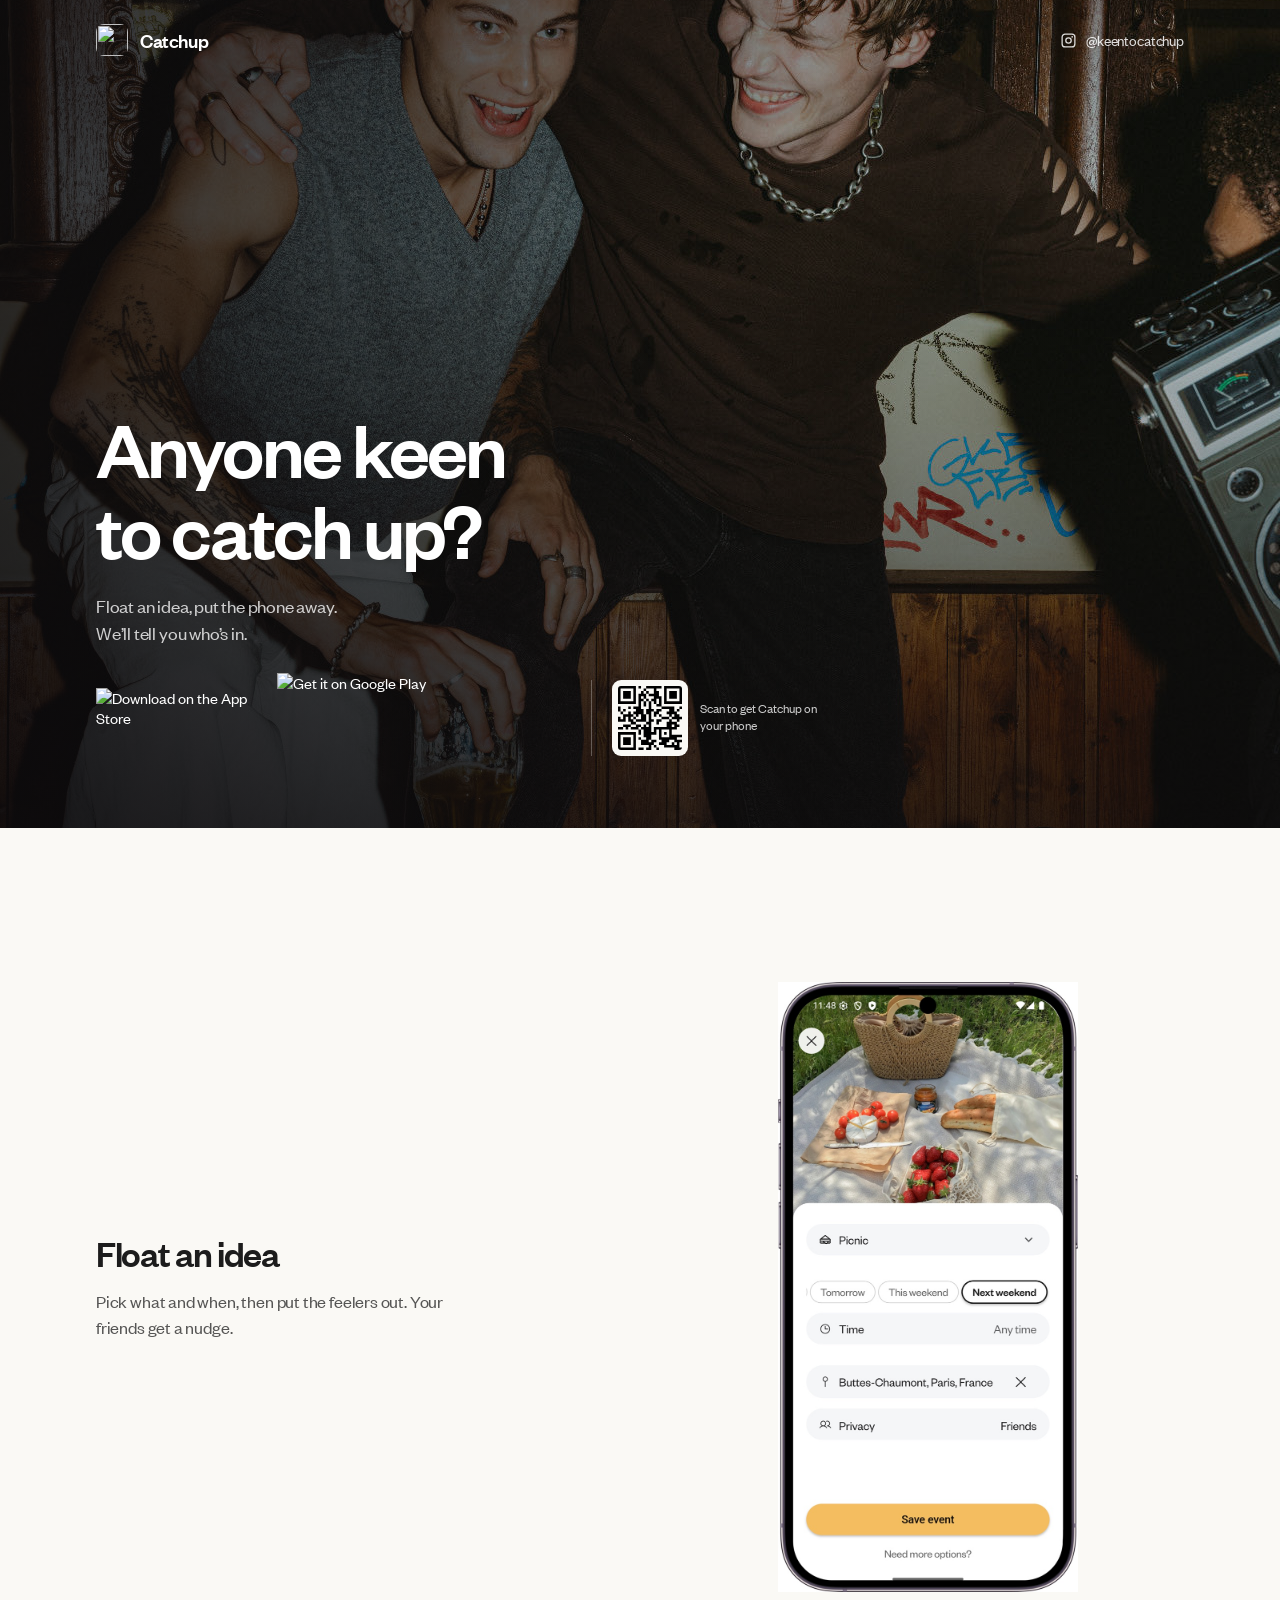
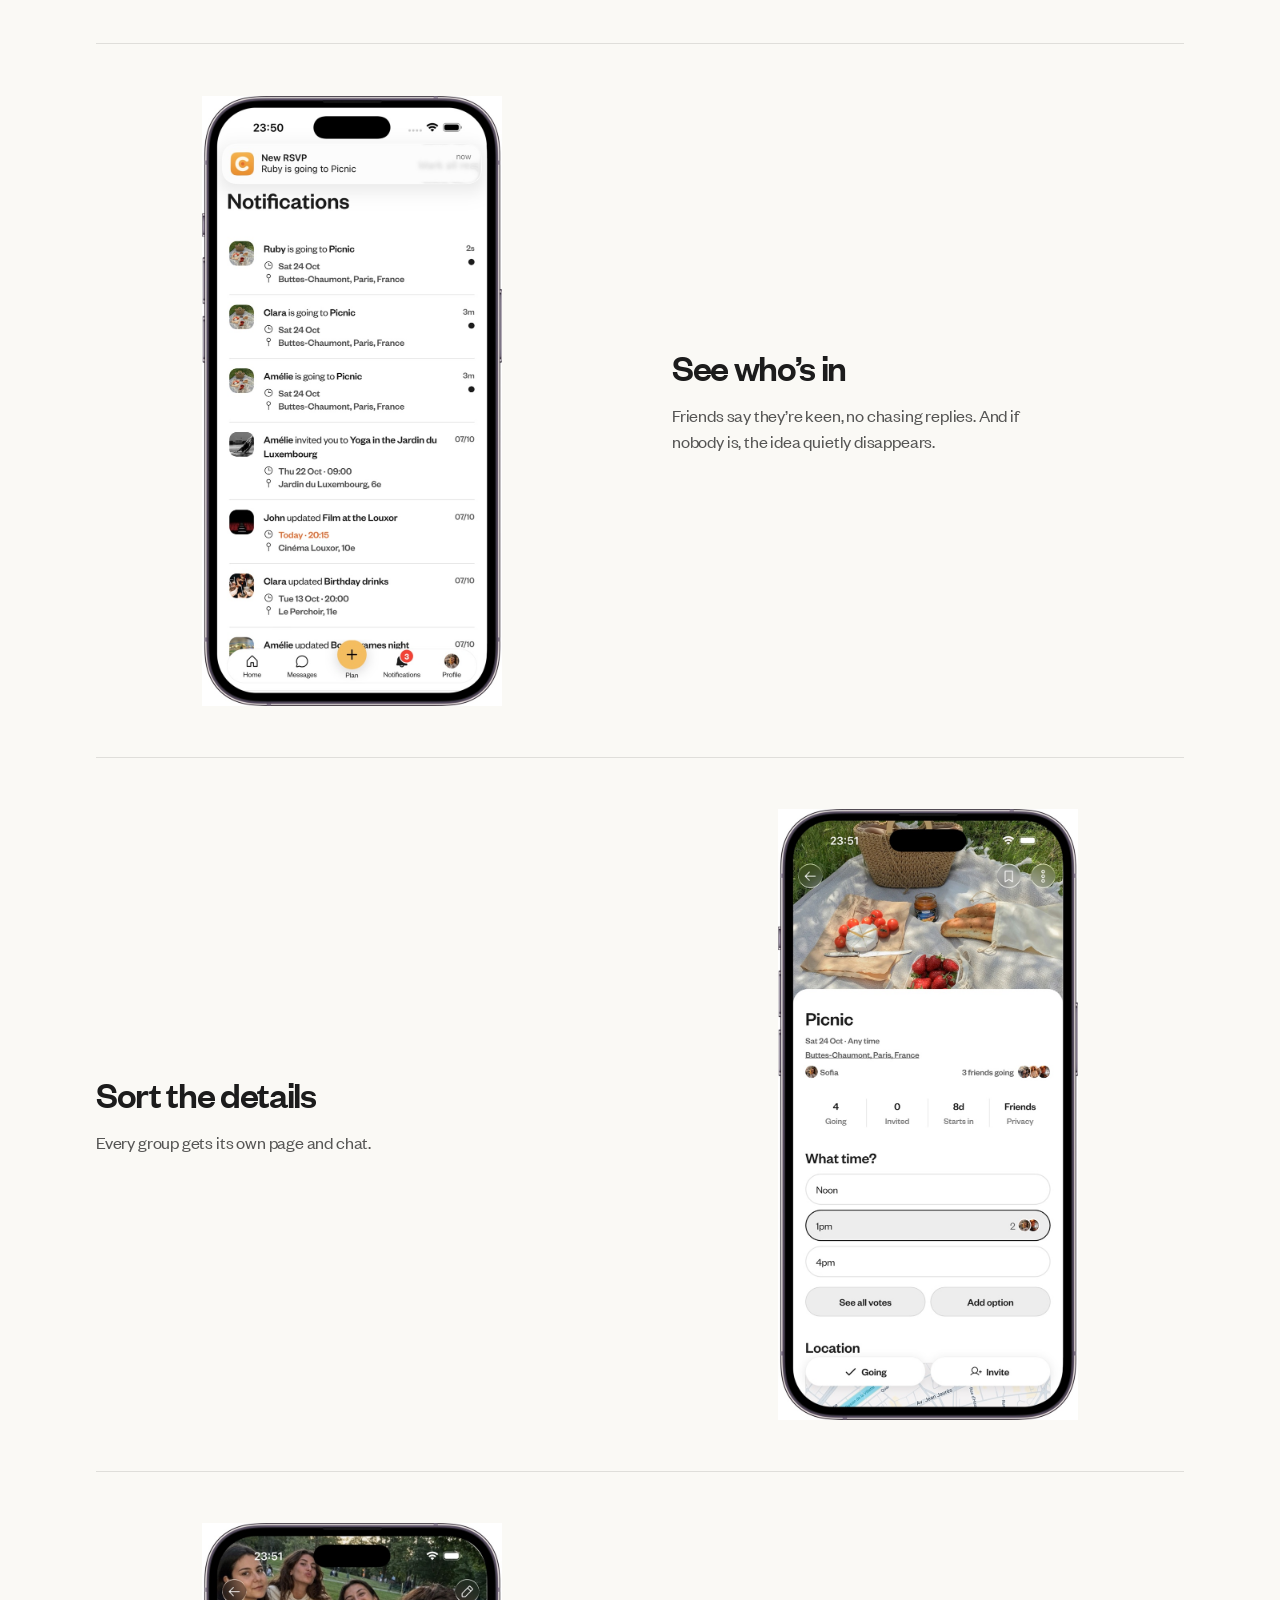
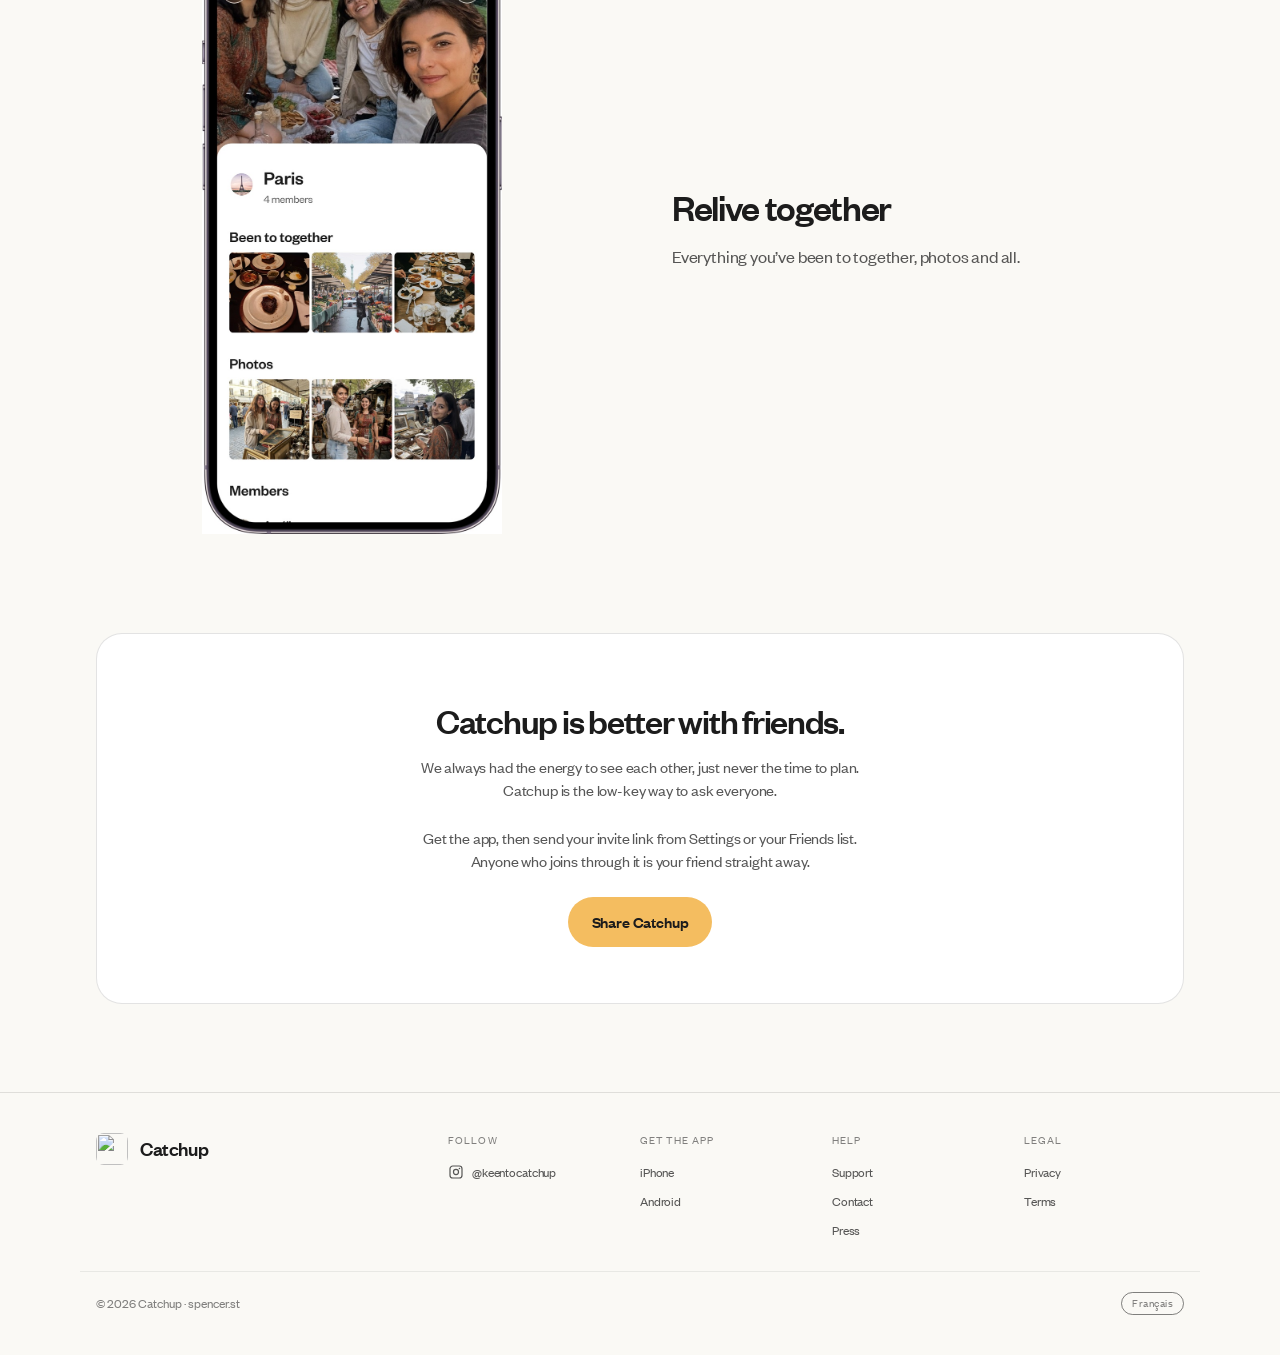
==== index.html @ 6f863868 "Refresh app screenshots and hero photos New Founders Grotesk-era screenshots for quick-create, RSVP " ====
<!doctype html>
<html lang="en">
<head>
<meta charset="utf-8" />
<meta name="viewport" content="width=device-width, initial-scale=1" />
<title>Catchup — The social social media app</title>
<meta name="description" content="Float an idea, put the phone away. We&#39;ll tell you who&#39;s in." />

<link rel="alternate" hreflang="en" href="https://keentocatchup.com/" />
<link rel="alternate" hreflang="fr" href="https://keentocatchup.com/fr/" />
<link rel="alternate" hreflang="x-default" href="https://keentocatchup.com/" />
<link rel="canonical" href="https://keentocatchup.com/" />

<meta property="og:type" content="website" />
<meta property="og:site_name" content="Catchup" />
<meta property="og:url" content="https://keentocatchup.com/" />
<meta property="og:locale" content="en_GB" />
<meta property="og:locale:alternate" content="fr_FR" />
<meta property="og:title" content="Catchup — The social social media app" />
<meta property="og:description" content="Float an idea, put the phone away. We&#39;ll tell you who&#39;s in." />
<meta name="twitter:card" content="summary" />
<meta name="twitter:title" content="Catchup — The social social media app" />
<meta name="twitter:description" content="Float an idea, put the phone away. We&#39;ll tell you who&#39;s in." />
<meta name="theme-color" content="#1D0A1D" />

<link rel="icon" href="assets/app-icon.png" />
<link rel="apple-touch-icon" href="assets/app-icon.png" />
<link rel="preload" as="image" href="assets/hero/01-drinks.jpg" fetchpriority="high" />
<link rel="stylesheet" href="styles/colors_and_type.css" />
<link rel="stylesheet" href="styles/site.css" />
<link rel="stylesheet" href="https://unpkg.com/@phosphor-icons/web@2.1.1/src/bold/style.css" />
</head>
<body>

<main>
  <!-- ───────────────────────── HERO ───────────────────────── -->
  <!-- A photo of the thing itself: friends, together, with the headline
       over it. Placeholder photo for now; chips that swap it by activity
       come once there are photos to match. -->
  <section class="hero">
    <div class="hero-media" aria-hidden="true">
      <!-- First image only is eager; the rest load after paint and crossfade.
           Add 02-drinks.jpg, 03-hike.jpg, 04-museum.jpg here and they join in. -->
      <img src="assets/hero/01-drinks.jpg" alt="" fetchpriority="high" />
      <img src="assets/hero/02-games.jpg" alt="" />
      <img src="assets/hero/03-tuileries.jpg" alt="" />
      <img src="assets/hero/04-party.jpg" alt="" />
      <img src="assets/hero/05-friends.jpg" alt="" />
      <img src="assets/hero/06-hike.jpg" alt="" />
    </div>
    <header class="top">
      <div class="wrap top-inner">
        <a class="brand" href="/" aria-label="Catchup">
          <img src="assets/app-icon.png" alt="" />
          <span>Catchup</span>
        </a>
        <a class="top-ig" href="https://instagram.com/keentocatchup" target="_blank" rel="noopener"><svg class="ig" viewBox="0 0 24 24" aria-hidden="true" focusable="false"><path fill="none" stroke="currentColor" stroke-width="1.8" d="M7.2 3h9.6A4.2 4.2 0 0 1 21 7.2v9.6a4.2 4.2 0 0 1-4.2 4.2H7.2A4.2 4.2 0 0 1 3 16.8V7.2A4.2 4.2 0 0 1 7.2 3Z"/><circle cx="12" cy="12" r="3.8" fill="none" stroke="currentColor" stroke-width="1.8"/><circle cx="17.2" cy="6.8" r="1.2" fill="currentColor"/></svg><span>@keentocatchup</span></a>
      </div>
    </header>
    <div class="wrap hero-inner">
      <div class="hero-copy">
        <h1>Anyone keen to catch up?</h1>
        <p class="hero-sub">Float an idea, put the phone away.<br class="br-sub" /> We&rsquo;ll tell you who&rsquo;s in.</p>
        <div class="cta-row">
          <!-- iOS is TestFlight-only until the App Store listing is live. -->
          <a class="badge" href="https://testflight.apple.com/join/NhwZ5rPG" data-ios><img src="assets/badges/app-store.svg" alt="Download on the App Store" width="150" height="50" /></a>
          <!-- Internal test: only opens for accounts on the tester list. -->
          <a class="badge" href="https://play.google.com/apps/internaltest/4701181817277748916" data-android><img src="assets/badges/google-play.png" alt="Get it on Google Play" width="168" height="50" /></a>
          <!-- Desktop only: most people on a computer install on their phone. -->
          <div class="qr">
        <img src="assets/qr.svg" alt="" width="88" height="88" />
        <span>Scan to get Catchup on your phone</span>
      </div>
        </div>
      </div>
    </div>
  </section>

  <!-- ───────────────────────── FEATURES ───────────────────────── -->
  <section class="features">
    <div class="wrap">
      <!-- <h2 class="features-h">From an idea to the real thing.</h2> -->
      <article class="feature">
        <div class="feature-copy">
          <h3>Float an idea</h3>
          <p>Pick what and when, then put the feelers out. Your friends get a nudge.</p>
        </div>
        <figure class="phone">
          <img loading="lazy" decoding="async" src="assets/screens/01-quick.jpg" alt="Creating a picnic in Catchup: Buttes-Chaumont next weekend, visible to friends" />
        </figure>
      </article>
      <article class="feature">
        <div class="feature-copy">
          <h3>See who&rsquo;s in</h3>
          <p>Friends say they&rsquo;re keen, no chasing replies. And if nobody is, the idea quietly disappears.</p>
        </div>
        <figure class="phone">
          <img loading="lazy" decoding="async" src="assets/screens/02-whosin.jpg" alt="Catchup notifications as friends RSVP to the picnic one by one" />
        </figure>
      </article>
      <article class="feature">
        <div class="feature-copy">
          <h3>Sort the details</h3>
          <p>Every group gets its own page and chat.</p>
        </div>
        <figure class="phone">
          <img loading="lazy" decoding="async" src="assets/screens/03-plan.jpg" alt="Settling a time for the picnic in Catchup: a poll of noon, 1pm and 4pm, with two friends already on 1pm" />
        </figure>
      </article>
      <article class="feature">
        <div class="feature-copy">
          <h3>Relive together</h3>
          <p>Everything you&rsquo;ve been to together, photos and all.</p>
        </div>
        <figure class="phone">
          <img loading="lazy" decoding="async" src="assets/screens/04-group.jpg" alt="A Catchup group for Paris: what they've been to together, and photos from the group" />
        </figure>
      </article>
    </div>
  </section>

  <!-- ───────────────────────── INVITE ───────────────────────── -->
  <section class="invite">
    <div class="wrap">
      <div class="card card-invite">
        <h2>Catchup is better with friends.</h2>
        <p>
          We always had the energy to see each other, just never the time to plan.
          Catchup is the low-key way to ask everyone.
        </p>
        <p>
          Get the app, then send your invite link from Settings or your Friends list.
          Anyone who joins through it is your friend straight away.
        </p>
        <button class="cta" type="button" data-share
                data-label="Share Catchup" data-copied="Link copied">Share Catchup</button>
      </div>
    </div>
  </section>
</main>

<footer>
  <div class="wrap foot-grid">
    <div class="foot-brand">
      <a class="brand" href="/" aria-label="Catchup">
        <img src="assets/app-icon.png" alt="" />
        <span>Catchup</span>
      </a>
    </div>
    <nav class="foot-col">
          <div class="eyebrow">Follow</div>
          <a class="ig-link" href="https://instagram.com/keentocatchup" target="_blank" rel="noopener"><svg class="ig" viewBox="0 0 24 24" aria-hidden="true" focusable="false"><path fill="none" stroke="currentColor" stroke-width="1.8" d="M7.2 3h9.6A4.2 4.2 0 0 1 21 7.2v9.6a4.2 4.2 0 0 1-4.2 4.2H7.2A4.2 4.2 0 0 1 3 16.8V7.2A4.2 4.2 0 0 1 7.2 3Z"/><circle cx="12" cy="12" r="3.8" fill="none" stroke="currentColor" stroke-width="1.8"/><circle cx="17.2" cy="6.8" r="1.2" fill="currentColor"/></svg><span>@keentocatchup</span></a>
        </nav>
        <nav class="foot-col">
      <div class="eyebrow">Get the app</div>
      <a href="https://testflight.apple.com/join/NhwZ5rPG">iPhone</a>
      <a href="https://play.google.com/apps/internaltest/4701181817277748916">Android</a>
    </nav>
    <nav class="foot-col">
      <div class="eyebrow">Help</div>
      <a href="/support/">Support</a>
      <a href="mailto:support@keentocatchup.com">Contact</a>
      <a href="mailto:hello@keentocatchup.com?subject=Catchup">Press</a>
    </nav>
    <nav class="foot-col">
      <div class="eyebrow">Legal</div>
      <a href="/privacy/">Privacy</a>
      <a href="/terms/">Terms</a>
    </nav>
  </div>
  <div class="wrap foot-bar">
    <span>&copy; <span data-year>2026</span> Catchup · <a href="https://spencer.st">spencer.st</a></span>
    <a class="lang" href="/fr/" hreflang="fr" lang="fr">Fran&ccedil;ais</a>
  </div>
</footer>

<script>
  document.querySelector('[data-year]').textContent = new Date().getFullYear();

  // Share button: the native sheet where it exists, clipboard as the fallback.
  document.querySelectorAll('[data-share]').forEach(function (btn) {
    btn.addEventListener('click', function () {
      // The canonical address: no #anchor or ?utm= picked up on the way in.
      var canonical = document.querySelector('link[rel="canonical"]');
      var url = canonical ? canonical.href : window.location.href;
      if (navigator.share) {
        navigator.share({ title: 'Catchup', url: url }).catch(function () {});
        return;
      }
      var done = function () {
        var original = btn.dataset.label;
        btn.textContent = btn.dataset.copied;
        btn.disabled = true;
        setTimeout(function () { btn.textContent = original; btn.disabled = false; }, 2000);
      };
      if (navigator.clipboard) {
        navigator.clipboard.writeText(url).then(done, function () {});
      } else {
        // Older Safari and any non-secure origin.
        var ta = document.createElement('textarea');
        ta.value = url; ta.setAttribute('readonly', '');
        ta.style.cssText = 'position:absolute;left:-9999px';
        document.body.appendChild(ta); ta.select();
        try { document.execCommand('copy'); done(); } catch (e) {}
        document.body.removeChild(ta);
      }
    });
  });

  // Scroll reveal. The hero is left alone — it is above the fold and should
  // never fade in. Honour reduced-motion by simply not arming anything.
  (function () {
    var reduce = window.matchMedia('(prefers-reduced-motion: reduce)');
    if (reduce.matches || !('IntersectionObserver' in window)) return;

    var targets = [];
    document.querySelectorAll('main > section:not(.hero)').forEach(function (sec) {
      var kids = sec.querySelectorAll(':scope > .wrap > *, :scope > .wrap > .card');
      if (kids.length > 1 && kids.length <= 6) {
        kids.forEach(function (el, i) {
          el.classList.add('reveal');
          if (i) el.dataset.delay = Math.min(i, 2);
          targets.push(el);
        });
      } else {
        sec.classList.add('reveal');
        targets.push(sec);
      }
    });
    if (!targets.length) return;

    document.documentElement.classList.add('js-reveal');

    var show = function (el) { el.classList.add('is-in'); };

    // Safety net. Hiding content behind an observer means any failure leaves
    // the page blank, so: reveal whatever is already on screen straight away,
    // and reveal everything unconditionally shortly after.
    var sweep = function () {
      targets.forEach(show);
      // If anything is still transparent after being told to show, the
      // transition is not running — drop the effect entirely rather than
      // leave the page blank.
      requestAnimationFrame(function () {
        var stuck = targets.some(function (el) {
          return parseFloat(getComputedStyle(el).opacity) < 0.5;
        });
        if (stuck) document.documentElement.classList.remove('js-reveal');
      });
    };
    setTimeout(sweep, 2500);
    window.addEventListener('pageshow', function (e) { if (e.persisted) sweep(); });

    var io = new IntersectionObserver(function (entries) {
      entries.forEach(function (e) {
        if (!e.isIntersecting) return;
        show(e.target);
        io.unobserve(e.target);
      });
    }, { rootMargin: '0px 0px -8% 0px', threshold: 0.08 });

    targets.forEach(function (el) {
      var r = el.getBoundingClientRect();
      if (r.top < window.innerHeight && r.bottom > 0) { show(el); return; }
      io.observe(el);
    });
  })();

  // Hero crossfade. Shows the range of plans — dinner, drinks, a hike — so it
  // only runs when there is more than one image to show.
  (function () {
    var media = document.querySelector('.hero-media');
    if (!media) return;
    var imgs = Array.prototype.slice.call(media.querySelectorAll('img'));
    if (imgs.length < 2) return;
    if (window.matchMedia('(prefers-reduced-motion: reduce)').matches) return;

    // Only the first is eager; fetch the rest once the page has painted.
    imgs.slice(1).forEach(function (img) {
      if (!img.getAttribute('loading')) img.setAttribute('loading', 'lazy');
    });

    media.classList.add('is-live');
    imgs[0].classList.add('is-on');

    var i = 0, timer = null;
    var HOLD = 5000;

    function step() {
      var next = (i + 1) % imgs.length;
      imgs[next].classList.add('is-on');
      imgs[i].classList.remove('is-on');
      i = next;
    }
    function start() { if (!timer) timer = setInterval(step, HOLD); }
    function stop() { clearInterval(timer); timer = null; }

    // No point animating a tab nobody is looking at.
    document.addEventListener('visibilitychange', function () {
      document.hidden ? stop() : start();
    });
    start();
  })();
</script>
</body>
</html>
---- styles/colors_and_type.css ----
/* ============================================================
   Catchup — Colors & Type
   Mirrors the Flutter app's AppColours so web + app stay aligned.
   ============================================================ */

@import url("https://fonts.googleapis.com/css2?family=Inter+Tight:ital,wght@0,400;0,500;0,600;0,700;1,400;1,500&display=swap");


@font-face {
  font-family: "Founders Grotesk";
  src: url("../assets/fonts/founders-grotesk-regular.woff2") format("woff2"),
       url("../assets/fonts/founders-grotesk-regular.ttf")   format("truetype");
  font-weight: 400;
  font-style: normal;
  font-display: swap;
}
@font-face {
  font-family: "Founders Grotesk";
  src: url("../assets/fonts/founders-grotesk-medium.woff2") format("woff2"),
       url("../assets/fonts/founders-grotesk-medium.ttf")   format("truetype");
  font-weight: 500;
  font-style: normal;
  font-display: swap;
}
@font-face {
  font-family: "Founders Grotesk";
  src: url("../assets/fonts/founders-grotesk-semibold.woff2") format("woff2"),
       url("../assets/fonts/founders-grotesk-semibold.ttf")   format("truetype");
  font-weight: 600;
  font-style: normal;
  font-display: swap;
}
@font-face {
  font-family: "Founders Grotesk";
  src: url("../assets/fonts/founders-grotesk-bold.woff2") format("woff2"),
       url("../assets/fonts/founders-grotesk-bold.ttf")   format("truetype");
  font-weight: 700;
  font-style: normal;
  font-display: swap;
}

:root {
  /* ── Brand palette — AppColours (Flutter parity) ─────────── */
  --skywash:      #B9C8D4;   /* daytime clarity, calm */
  --golden-hour:  #F5C26C;   /* optimism, early evening */
  --first-light:  #EBF3B7;   /* affirmative / payoff — "Going" pill, CTA fill */
  --fire-light:   #F09669;   /* soft peach — gradient mids, hover tints */
  --afterglow:    #E46D31;   /* primary brand orange — used everywhere */
  --midnight:     #12167A;   /* depth, trust, nightlife */
  --cloud-cover:  #D3D3D8;   /* neutral / utility balance */
  --after-hours:  #1D0A1D;   /* mystery, late-night edge */

  /* RSVP states (from AppColours) */
  --rsvp-going:           var(--first-light);
  --rsvp-going-on-light:  #D3E177;
  --rsvp-invited:         var(--afterglow);

  /* ── Vibe — the Oct 2026 brand direction ────────────────────
     Source of truth for the site. The AppColours block above stays
     as-is so the Flutter parity note keeps meaning something. */
  --golden:  #F4BD60;   /* saying yes only — RSVP, Plan, the one CTA */
  --ink:     #1C1C1C;
  --paper:   #FAF9F5;

  /* ── Calm pastels (UI surfaces & tags) ──────────────────── */
  --p-blue-mist:   #B5C1D4;
  --p-blue-sky:    #90DAEE;
  --p-lemon-soft:  #E7FAB8;
  --p-pink:        #F5277A;

  /* ── Inks & neutrals ────────────────────────────────────── */
  --p-ink:           #031504;
  --p-ink-graphite:  #231F20;
  --p-ink-soft:      #252925;
  --p-violet-deep:   #3508D7;
  --p-violet:        #5A5AFA;
  --p-blue-pure:     #0000FF;

  --p-white:         #FFFFFF;
  --p-white-warm:    #FEFFFD;
  --p-bg-paper:      #F5F5F5;
  --p-bg-stone:      #DBDAD3;
  --p-line-soft:     #E8E8E8;
  --p-line:          #D3D3D8;
  --p-line-strong:   #555555;

  /* ── Semantic tokens ────────────────────────────────────── */
  --fg-1:        var(--ink);
  --fg-2:        rgba(28,28,28,0.74);
  --fg-3:        rgba(28,28,28,0.55);
  --fg-4:        rgba(28,28,28,0.42);
  --fg-on-dark:  var(--p-white);
  --fg-on-dark-2: rgba(255,255,255,0.78);
  --fg-link:      var(--p-violet-deep);
  --fg-link-soft: rgba(61,39,225,0.69);

  --bg-base:   var(--paper);
  --bg-paper:  var(--p-white);   /* cards sit white on --paper */
  --bg-dark:   #0B0A0B;   /* near-black; --after-hours reads plum against the hero */
  --bg-stone:  var(--p-bg-stone);

  --accent:        var(--afterglow);
  --accent-warm:   var(--fire-light);
  --cta-fill:      var(--golden);
  --status-going:  var(--p-lemon-soft);
  --map-surface:   var(--p-blue-sky);

  --border-hairline:   0.5px solid rgba(0,0,0,0.20);
  --border-soft:       1px solid rgba(28,28,28,0.12);
  --border-strong:     1px solid var(--p-ink);

  /* ── Radii ──────────────────────────────────────────────── */
  --r-xs:  4px;
  --r-sm:  9px;
  --r-md:  12px;
  --r-lg:  17px;
  --r-xl:  26px;
  --r-2xl: 36px;
  --r-3xl: 51px;
  --r-pill: 999px;

  /* ── Shadows ────────────────────────────────────────────── */
  --shadow-card:    0 3px 5px rgba(0,0,0,0.06);
  --shadow-chip:    0 2px 2.1px rgba(0,0,0,0.11);
  --shadow-pop:     0 4px 4.5px rgba(0,0,0,0.26);

  /* ── Spacing scale (4-pt) ───────────────────────────────── */
  --s-1: 4px;  --s-2: 8px;   --s-3: 12px;  --s-4: 16px;
  --s-5: 20px; --s-6: 24px;  --s-8: 32px;  --s-10: 40px;
  --s-12: 48px; --s-16: 64px; --s-20: 80px;

  /* ── Brand gradients ────────────────────────────────────── */
  --grad-sunrise:
      radial-gradient(circle at 30% 70%, var(--afterglow) 0%, rgba(228,109,49,0) 60%),
      radial-gradient(circle at 70% 30%, var(--golden-hour) 30%, rgba(245,194,108,0) 80%),
      linear-gradient(135deg, var(--golden-hour), var(--fire-light));
  --grad-sunset:
      radial-gradient(circle at 75% 25%, var(--fire-light) 0%, var(--skywash) 100%);
  --grad-haze:
      linear-gradient(180deg, var(--skywash) 0%, var(--p-bg-stone) 100%);

  /* ── Typography stacks ──────────────────────────────────── */
  --font-display: "Founders Grotesk", "Inter Tight", -apple-system, system-ui, sans-serif;
  --font-serif:   "Source Serif 4", Georgia, serif;   /* unused — no serif in the app */
  --font-body:    "Founders Grotesk", "Inter Tight", -apple-system, system-ui, sans-serif;
  --font-ui:      "Founders Grotesk", -apple-system, system-ui, sans-serif;
  --font-mono:    ui-monospace, "SF Mono", Menlo, monospace;   /* unused — the site is one typeface */

  /* Type sizes (mobile UI scale — most surfaces are 393pt phone) */
  --t-display:   80px;
  --t-h1:        48px;
  --t-h2:        24px;
  --t-h3:        20px;
  --t-h4:        16px;
  --t-body:      14px;
  --t-body-sm:   13px;
  --t-meta:      11px;
  --t-micro:      9px;

  --lh-tight: 1.10;
  --lh-snug:  1.28;
  --lh-body:  1.45;

  --ls-tight:  -0.030em;
  --ls-snug:   -0.010em;
  --ls-mono:    0.004em;
}

/* ── Semantic typography classes ───────────────────────────── */
.t-display, h1.t-display {
  font-family: var(--font-display);
  font-weight: 500;
  font-size: var(--t-display);
  line-height: var(--lh-tight);
  letter-spacing: var(--ls-tight);
}
.t-h1, h1 {
  font-family: var(--font-display);
  font-weight: 500;
  font-size: var(--t-h1);
  line-height: var(--lh-tight);
  letter-spacing: var(--ls-tight);
}
.t-h2, h2 {
  font-family: var(--font-display);
  font-weight: 500;
  font-size: var(--t-h2);
  line-height: var(--lh-tight);
  letter-spacing: var(--ls-tight);
}
.t-h3, h3 {
  font-family: var(--font-body);
  font-weight: 500;
  font-size: var(--t-h3);
  line-height: var(--lh-tight);
  letter-spacing: var(--ls-tight);
}
.t-h4, h4 {
  font-family: var(--font-body);
  font-weight: 500;
  font-size: var(--t-h4);
  line-height: 1.10;
  letter-spacing: var(--ls-tight);
}
.t-body, p {
  font-family: var(--font-body);
  font-weight: 400;
  font-size: var(--t-body);
  line-height: var(--lh-snug);
  letter-spacing: var(--ls-snug);
  color: var(--fg-2);
}
.t-meta {
  font-family: var(--font-body);
  font-weight: 500;
  font-size: var(--t-meta);
  line-height: var(--lh-snug);
  letter-spacing: var(--ls-snug);
  color: var(--fg-3);
}
.t-mono {
  font-family: var(--font-mono);
  font-size: 16px;
  letter-spacing: var(--ls-mono);
}
.t-byline {
  color: var(--fg-link-soft);
  font-family: var(--font-body);
  font-size: var(--t-body-sm);
  letter-spacing: var(--ls-snug);
}
---- styles/site.css ----
/* ============================================================
   Catchup — keentocatchup.com
   Built to the Oct 2026 vibe: warm paper, ink type, and one
   golden colour reserved for saying yes. Tokens live in
   colors_and_type.css.
   ============================================================ */

*, *::before, *::after { box-sizing: border-box; }

html { -webkit-text-size-adjust: 100%; }

body {
  margin: 0;
  background: var(--paper);
  color: var(--ink);
  font-family: var(--font-body);
  -webkit-font-smoothing: antialiased;
}

img { display: block; max-width: 100%; }
a { color: inherit; text-decoration: none; }
em { font-style: normal; }

.wrap {
  width: 100%;
  max-width: 1120px;
  margin: 0 auto;
  padding: 0 var(--s-4);
}

:focus-visible {
  outline: 2px solid var(--golden);
  outline-offset: 3px;
  border-radius: var(--r-xs);
}

/* Sentence-case label above a heading. */
.eyebrow {
  font-family: var(--font-body);
  font-size: var(--t-meta);
  letter-spacing: 0.10em;
  text-transform: uppercase;
  color: var(--fg-3);
}

h1, h2 {
  font-family: var(--font-display);
  font-weight: 500;        /* Regular and Medium only — never heavier. */
  letter-spacing: -0.035em;
  color: var(--ink);
  text-wrap: balance;
}

/* ── Masthead ──────────────────────────────────────────────── */

.top-inner {
  display: flex;
  align-items: center;
  justify-content: space-between;
  gap: var(--s-4);
  padding-block: var(--s-6);
}

.brand {
  display: inline-flex;
  align-items: center;
  gap: var(--s-3);
  font-family: var(--font-display);
  font-weight: 500;
  font-size: var(--t-h3);
  letter-spacing: -0.02em;
  color: var(--ink);
}

.brand img { width: 32px; height: 32px; border-radius: 8px; }

/* ── Hero ──────────────────────────────────────────────────── */

/* A full-bleed photo with the masthead and headline over it (after
   AllTrails). The shade is darkest at the bottom, where the words are. */
.hero {
  position: relative;
  isolation: isolate;
  display: flex;
  flex-direction: column;
  min-height: min(92vh, 860px);
  color: var(--p-white);
}

.hero-media {
  position: absolute;
  inset: 0;
  z-index: -2;
}

.hero-media img {
  position: absolute;
  inset: 0;
  width: 100%;
  height: 100%;
  object-fit: cover;
  object-position: 50% 40%;
  opacity: 0;
}

/* Without script the first frame is simply the hero image. */
.hero-media img:first-child { opacity: 1; }

.hero-media.is-live img {
  opacity: 0;
  transition: opacity 1200ms ease-in-out;
}

.hero-media.is-live img.is-on { opacity: 1; }

@media (prefers-reduced-motion: reduce) {
  .hero-media img { transition: none; }
}

.hero::after {
  content: "";
  position: absolute;
  inset: 0;
  z-index: -1;
  /* Two gradients: one up from the base, one in from the left. The left one
     is what lets a bright frame — the party, the hike — carry white copy
     without washing it out. */
  background:
    linear-gradient(to right,
      rgba(12,10,12,0.78) 0%, rgba(12,10,12,0.55) 32%,
      rgba(12,10,12,0.12) 62%, rgba(12,10,12,0) 100%),
    linear-gradient(to top,
      rgba(12,10,12,0.72) 0%, rgba(12,10,12,0.34) 45%,
      rgba(12,10,12,0.16) 75%, rgba(12,10,12,0.30) 100%);
}

.hero .brand { color: var(--p-white); }

.hero-inner {
  flex: 1;
  display: flex;
  align-items: flex-end;
  justify-content: space-between;
  gap: var(--s-8);
  padding-block: var(--s-10) clamp(40px, 6vw, 72px);
}

.hero h1 {
  margin: 0;
  max-width: 11ch;
  font-size: clamp(44px, 6.4vw, 86px);
  line-height: 0.98;
  color: var(--p-white);
}

.hero-sub {
  max-width: 38ch;
  margin: var(--s-6) 0 0;
  font-size: clamp(16px, 1.5vw, 19px);
  line-height: var(--lh-body);
  letter-spacing: var(--ls-snug);
  color: var(--fg-on-dark-2);
}

.cta-row {
  display: flex;
  flex-wrap: wrap;
  align-items: center;
  gap: var(--s-4);
  margin-top: var(--s-8);
}

/* The one golden thing on the page: the yes. */
.cta {
  display: inline-flex;
  align-items: center;
  padding: 15px var(--s-6);
  border-radius: var(--r-pill);
  background: var(--golden);
  color: var(--ink);
  font-family: var(--font-ui);
  font-weight: 500;
  font-size: 16px;
  letter-spacing: var(--ls-snug);
  transition: transform 160ms ease, filter 160ms ease;
}

.cta:hover { filter: brightness(1.04); transform: translateY(-1px); }
.cta:active { transform: translateY(0); }

/* Two routes to the same yes. Golden marks the primary one; a second gold
   button would spend the colour twice and flatten the hierarchy. */
.cta-alt {
  background: transparent;
  color: var(--ink);
  box-shadow: inset 0 0 0 1px rgba(28,28,28,0.28);
}

.cta-alt:hover { filter: none; background: rgba(28,28,28,0.04); }

.hero .cta-alt { color: var(--p-white); box-shadow: inset 0 0 0 1px rgba(255,255,255,0.6); }
.hero .cta-alt:hover { background: rgba(255,255,255,0.12); }

.cta-meta {
  margin: var(--s-4) 0 0;
  font-family: var(--font-body);
  font-size: var(--t-meta);
  letter-spacing: 0.06em;
  text-transform: uppercase;
  color: var(--fg-3);
}

.hero .cta-meta { color: rgba(255,255,255,0.7); }

/* Scan to install — desktop only (hidden below 861px). */
/* Sits at the end of the CTA row, behind a hairline, so it reads as part of
   the same band rather than floating. Paper rather than #fff: pure white was
   the brightest thing on the page and out-shouted the button. */
.qr {
  flex: none;
  display: flex;
  align-items: center;
  gap: var(--s-3);
  max-width: 230px;
  margin-left: var(--s-3);
  padding-left: var(--s-5);
  border-left: 1px solid rgba(255,255,255,0.28);
  color: rgba(255,255,255,0.78);
  font-size: var(--t-body-sm);
  line-height: var(--lh-snug);
}

.qr img {
  padding: 6px;
  border-radius: var(--r-sm);
  background: var(--paper);
}

.qr img { width: 76px; height: 76px; }

/* ── Features ──────────────────────────────────────────────── */

/* One row per screen: a few words, then the phone; sides alternate. */
.features { padding-block: clamp(56px, 8vw, 112px) clamp(24px, 4vw, 48px); }

.features-h {
  margin: var(--s-4) 0 clamp(24px, 4vw, 40px);
  max-width: 20ch;
  font-size: clamp(26px, 3.2vw, 40px);
  line-height: 1.06;
}

.feature {
  display: grid;
  grid-template-columns: repeat(2, minmax(0, 1fr));
  gap: clamp(28px, 5vw, 72px);
  align-items: center;
  padding-block: clamp(28px, 4vw, 56px);
  border-top: 1px solid rgba(28,28,28,0.12);
}

/* No rule under the hero: "Anyone keen?" flows straight into "Float an idea". */
.feature:first-of-type { border-top: 0; }

.feature:nth-of-type(even) .feature-copy { order: 2; }

.feature h3 {
  margin: 0;
  font-family: var(--font-display);
  font-weight: 500;
  font-size: clamp(26px, 3vw, 38px);
  line-height: 1.06;
  letter-spacing: -0.035em;
}

.feature p {
  max-width: 34ch;
  margin: var(--s-4) 0 0;
  font-size: clamp(16px, 1.4vw, 18px);
  line-height: var(--lh-body);
  letter-spacing: var(--ls-snug);
  color: var(--fg-2);
}

.feature .phone { justify-self: center; width: min(100%, 300px); }

/* Device mockups on transparency: the frame comes from the image. */
.phone { margin: 0; }

/* The ratio is the image's, so the box holds its place before it loads. */
.phone img {
  display: block;
  width: 100%;
  height: auto;
  aspect-ratio: 1080 / 2198;
}

/* ── Is / isn't ────────────────────────────────────────────── */

.isnt { padding-bottom: clamp(48px, 7vw, 88px); }

.isnt-grid {
  display: grid;
  grid-template-columns: repeat(2, minmax(0, 1fr));
  gap: var(--s-4);
}

.card {
  padding: clamp(20px, 3vw, 32px);
  border-radius: var(--r-xl);
}

.card ul { margin: var(--s-4) 0 0; padding: 0; list-style: none; }

.card li {
  position: relative;
  padding: 7px 0 7px var(--s-6);
  font-size: 16px;
  line-height: var(--lh-snug);
}

.card li::before {
  position: absolute;
  left: 0;
  top: 7px;                      /* = the li's padding-top */
  font-size: inherit;
  line-height: var(--lh-snug);   /* same line box as the text beside it */
}

/* Golden marks the yes column — the same rule as the CTA. */
.card-yes { background: var(--golden); }
.card-yes .eyebrow { color: rgba(28,28,28,0.62); }
.card-yes li { color: var(--ink); }
.card-yes li::before { content: "✓"; }

.card-no {
  background: var(--p-white);
  border: 1px solid rgba(28,28,28,0.12);
}
.card-no li { color: var(--fg-2); }
.card-no li::before { content: "✕"; color: var(--fg-4); }

/* ── Footer ────────────────────────────────────────────────── */

footer { border-top: 1px solid rgba(28,28,28,0.12); }

.foot-inner {
  display: flex;
  flex-wrap: wrap;
  align-items: center;
  justify-content: space-between;
  gap: var(--s-4);
  /* The extra bottom padding keeps the links off the edge once they wrap,
     and clears the home indicator on iOS. */
  padding: var(--s-6) var(--s-4) calc(var(--s-10) + env(safe-area-inset-bottom));
  font-size: var(--t-body-sm);
  letter-spacing: var(--ls-snug);
  color: var(--fg-3);
}

.foot-links { display: flex; flex-wrap: wrap; gap: var(--s-5); }
.foot-links a { transition: color 140ms ease; }
.foot-links a:hover { color: var(--ink); }

/* The home page's footer: columns, then a bar. */
.foot-grid {
  display: grid;
  grid-template-columns: 2fr repeat(4, minmax(0, 1fr));
  gap: var(--s-8);
  padding-block: var(--s-10) var(--s-8);
}

.foot-col { display: flex; flex-direction: column; gap: var(--s-3); }
.foot-col .eyebrow { margin-bottom: var(--s-1); }
.foot-col a {
  font-size: var(--t-body-sm);
  letter-spacing: var(--ls-snug);
  color: var(--fg-2);
  transition: color 140ms ease;
}
.foot-col a:hover { color: var(--ink); }

.foot-bar {
  display: flex;
  flex-wrap: wrap;
  align-items: center;
  justify-content: space-between;
  gap: var(--s-4);
  padding-block: var(--s-5) calc(var(--s-10) + env(safe-area-inset-bottom));
  border-top: 1px solid rgba(28,28,28,0.08);
  font-size: var(--t-body-sm);
  color: var(--fg-3);
}
.foot-bar a:hover { color: var(--ink); }

.lang {
  padding: 3px 10px;
  border: 1px solid currentColor;
  border-radius: var(--r-pill);
  font-size: var(--t-meta);
  letter-spacing: 0.04em;
}

/* ── Responsive ────────────────────────────────────────────── */

@media (max-width: 860px) {
  .hero h1 { max-width: 14ch; }
  .qr { display: none; }

  .feature { grid-template-columns: 1fr; }
  .feature:nth-of-type(even) .feature-copy { order: 0; }
  .feature .phone { width: min(72%, 280px); }

  .foot-grid { grid-template-columns: repeat(2, minmax(0, 1fr)); }
  .foot-brand { grid-column: 1 / -1; }
}

@media (max-width: 620px) {
  .isnt-grid { grid-template-columns: 1fr; }

  .cta { width: 100%; justify-content: center; }
  .cta-meta { width: 100%; text-align: center; }
}

@media (prefers-reduced-motion: reduce) {
  * { transition-duration: 0.01ms !important; }
}

/* ── Invite ────────────────────────────────────────────────── */

.invite { padding-bottom: clamp(48px, 7vw, 88px); }

.card-invite {
  background: var(--p-white);
  border: 1px solid rgba(28,28,28,0.12);
  text-align: center;
  padding: clamp(28px, 5vw, 56px) clamp(20px, 4vw, 48px);
}

.card-invite h2 {
  margin: var(--s-3) auto var(--s-4);
  max-width: 20ch;
  font-size: clamp(24px, 3vw, 36px);
  line-height: 1.06;
}

.card-invite p {
  max-width: 52ch;
  margin: 0 auto var(--s-6);
  font-size: 16px;
  line-height: var(--lh-body);
  letter-spacing: var(--ls-snug);
  color: var(--fg-2);
}

/* A button, not a link, so it needs the type reset a link does not. */
button.cta {
  border: 0;
  font-family: var(--font-ui);
  cursor: pointer;
}

button.cta:disabled { cursor: default; opacity: 1; }

/* ── Store marks ───────────────────────────────────────────── */

.store-mark {
  width: 18px;
  height: 18px;
  flex: none;
  margin-right: 1px;
}

.cta { gap: var(--s-2); }

/* ── Store badges ──────────────────────────────────────────── */

/* Apple's artwork is the pill itself (119.664 x 40, no padding). Google's
   646 x 250 PNG holds a 564 x 168 pill inset by 41px, so matching the file
   heights leaves its pill 33% short. Scale Google by 250/168 and crop the
   41px back off, and the two pills end up identical. */
.cta-row { --badge-h: clamp(48px, 4.8vw, 60px); }

/* No border-radius or overflow here: both badges ship with their own
   rounded corners, and clipping them crops the ends — which reads as the
   badge being too narrow. */
.badge {
  display: inline-flex;
  transition: opacity 140ms ease, transform 140ms ease;
}

.badge img { display: block; width: auto; }

.badge[data-ios] img { height: var(--badge-h); }

.badge[data-android] img {
  height: calc(var(--badge-h) * 1.488);
  margin: calc(var(--badge-h) * -0.244);
}

.badge:hover { opacity: 0.88; transform: translateY(-1px); }
.badge:active { transform: translateY(0); }

/* ── Instagram ─────────────────────────────────────────────── */

.ig-link { display: inline-flex; align-items: center; gap: var(--s-2); }
.ig { width: 16px; height: 16px; flex: none; }

/* ── Scroll reveal ─────────────────────────────────────────── */

/* The .reveal class is added by script, so without JavaScript nothing is
   hidden and the page reads normally. */
.js-reveal .reveal {
  opacity: 0;
  transform: translateY(14px);
  transition: opacity 620ms cubic-bezier(.22,.61,.36,1),
              transform 620ms cubic-bezier(.22,.61,.36,1);
}

.js-reveal .reveal.is-in { opacity: 1; transform: none; }

/* Staggered children, for rows of cards. */
.js-reveal .reveal[data-delay="1"] { transition-delay: 90ms; }
.js-reveal .reveal[data-delay="2"] { transition-delay: 180ms; }

@media (prefers-reduced-motion: reduce) {
  .js-reveal .reveal { opacity: 1; transform: none; transition: none; }
}

/* Hero sub: "and see who's in." always sits on its own line, never an orphaned "in." */
.hero-sub { text-wrap: balance; }

/* ── Masthead Instagram ────────────────────────────────────── */

/* Desktop only. On a phone the brand sits alone and nothing is expected
   beside it, and the badges are a few centimetres below anyway. */
.top-ig {
  display: none;
  align-items: center;
  gap: 9px;
  font-size: 15px;
  letter-spacing: var(--ls-snug);
  color: rgba(255,255,255,0.86);
  transition: color 140ms ease;
}

.top-ig:hover { color: var(--p-white); }
.top-ig .ig { width: 17px; height: 17px; flex: none; }

@media (min-width: 861px) {
  .top-ig { display: inline-flex; }
}
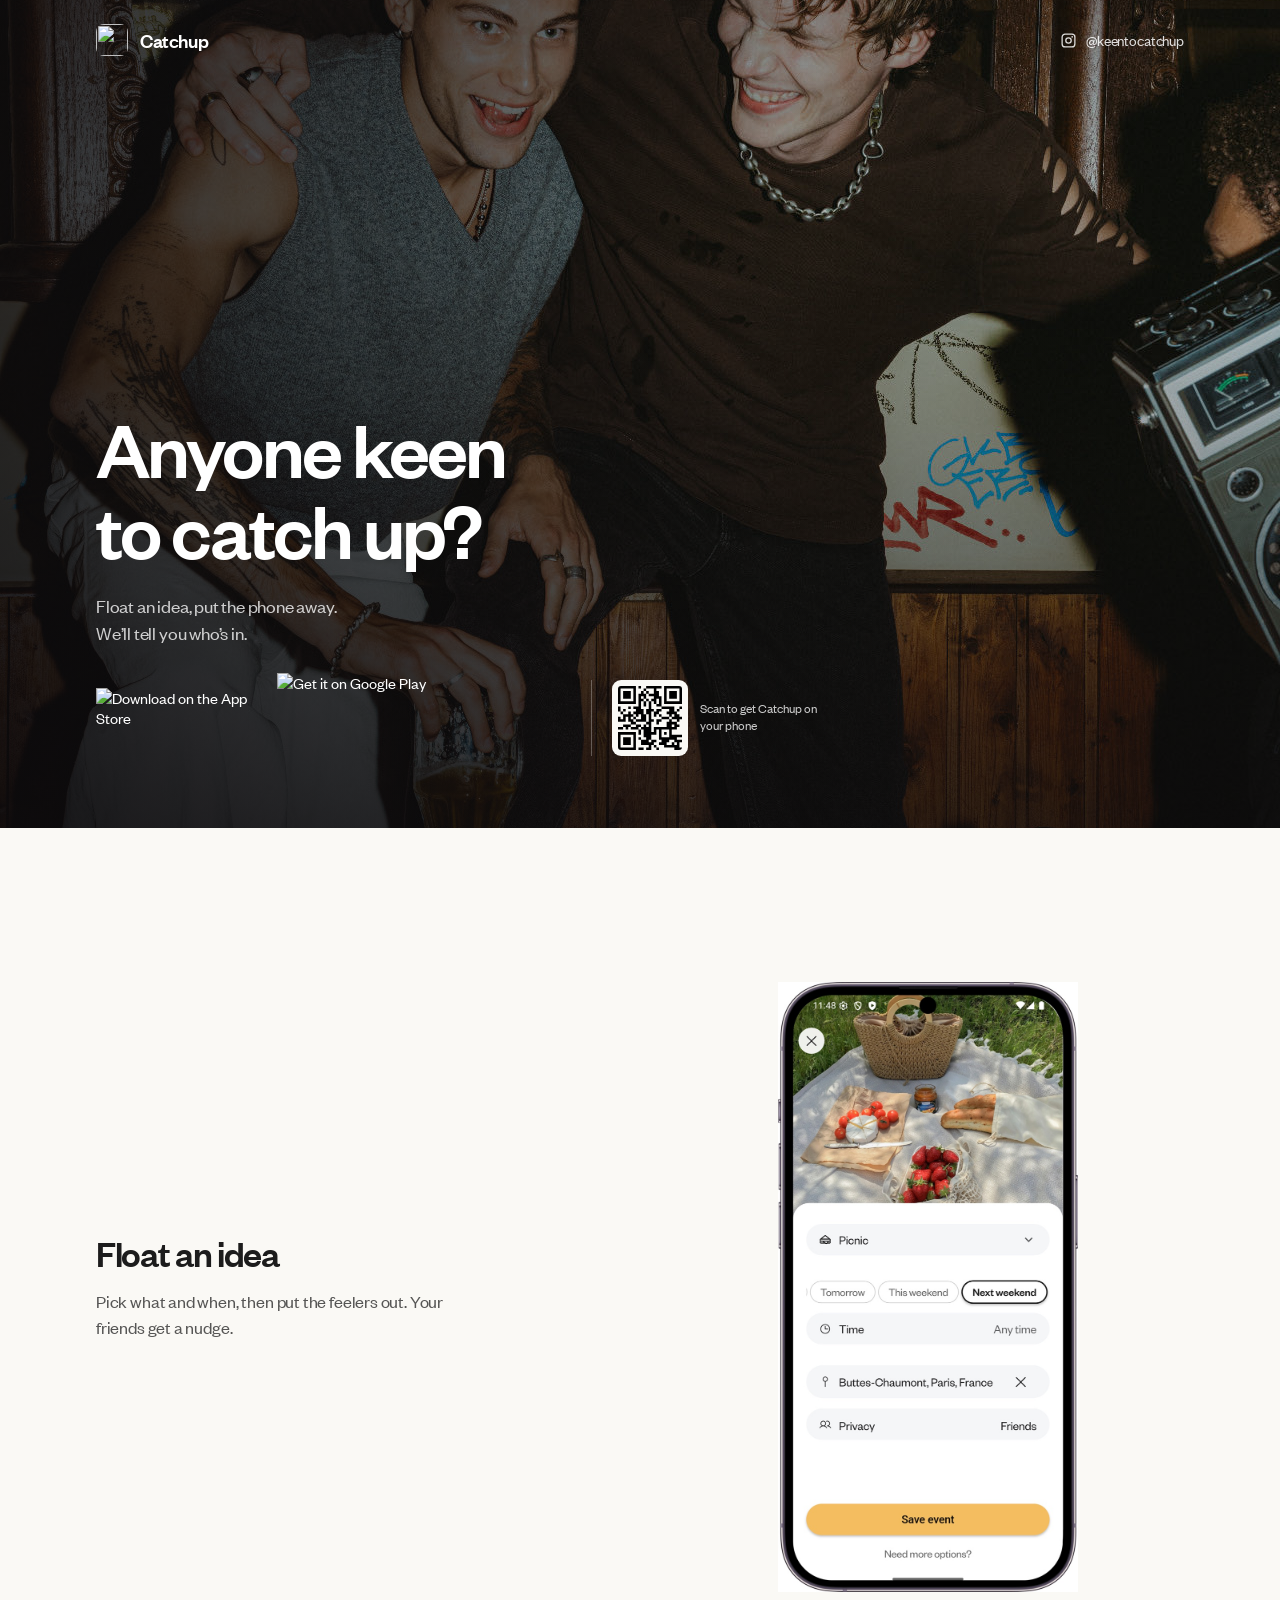
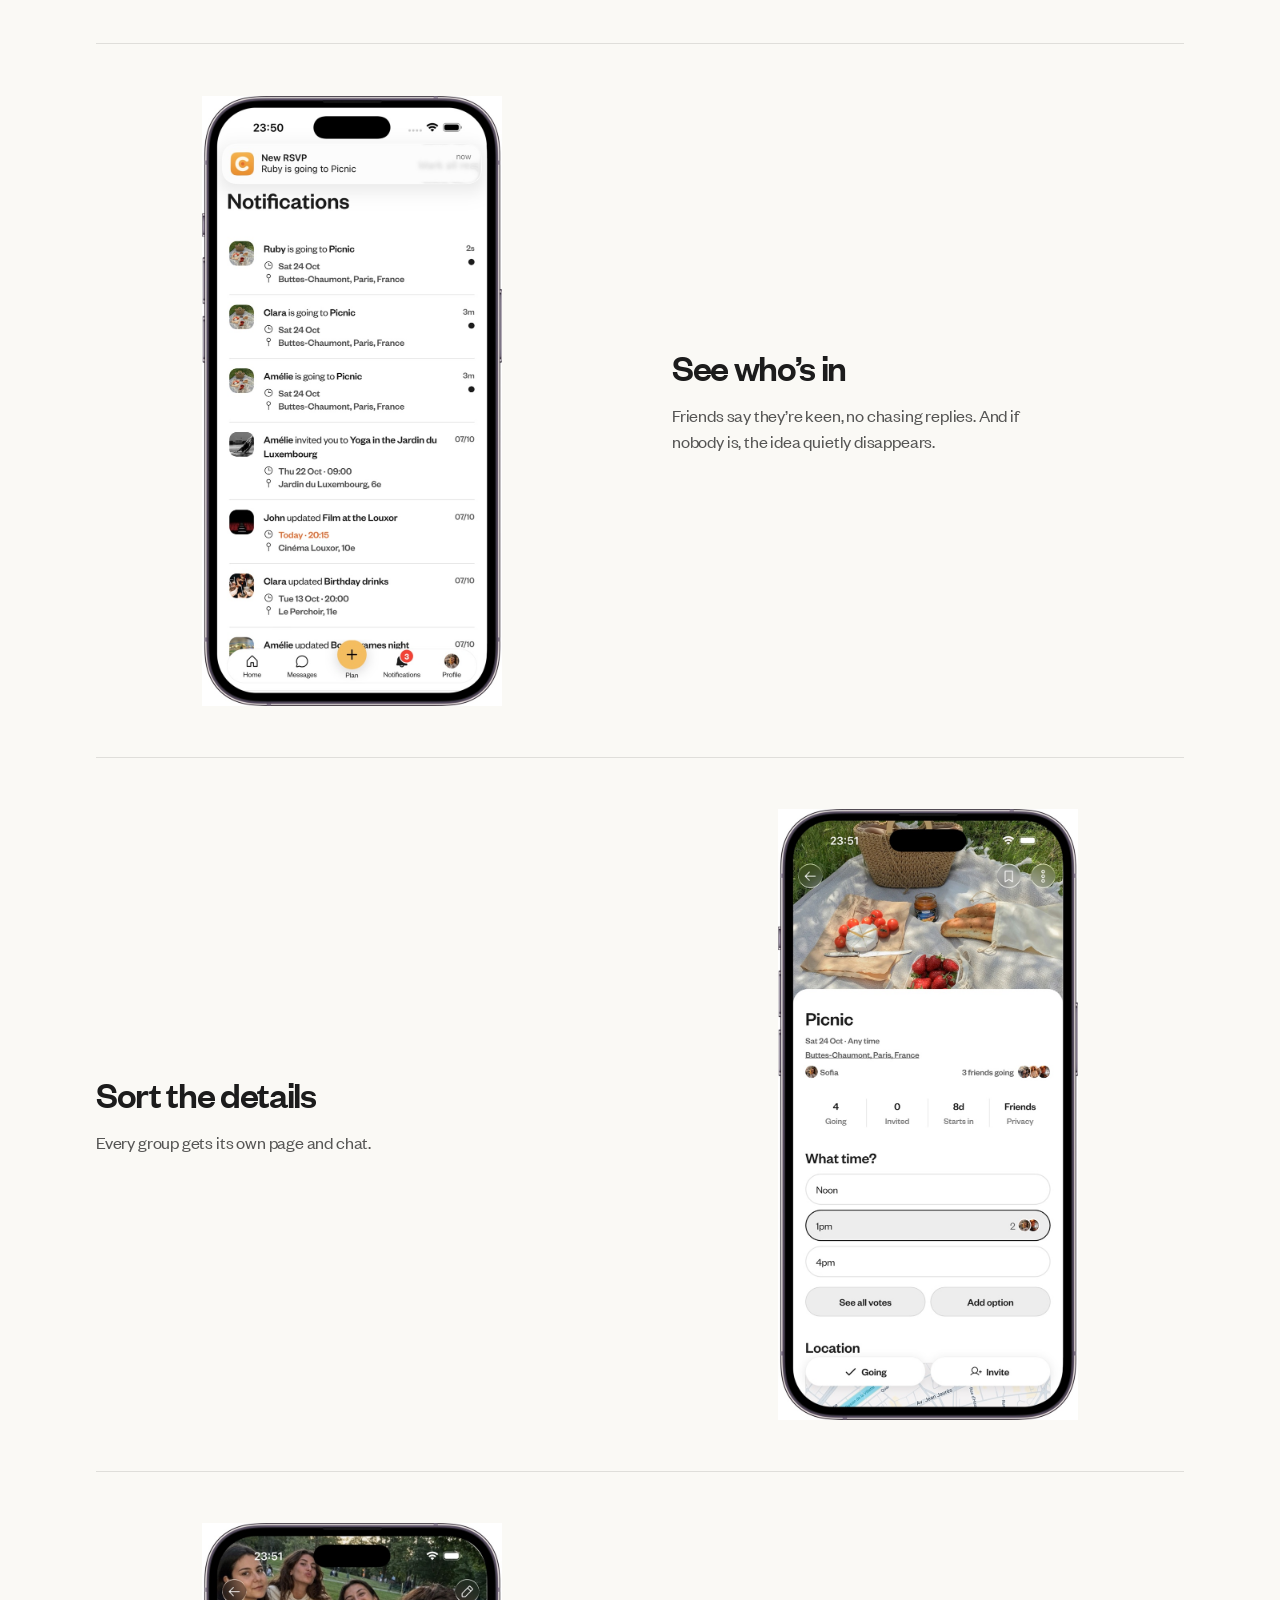
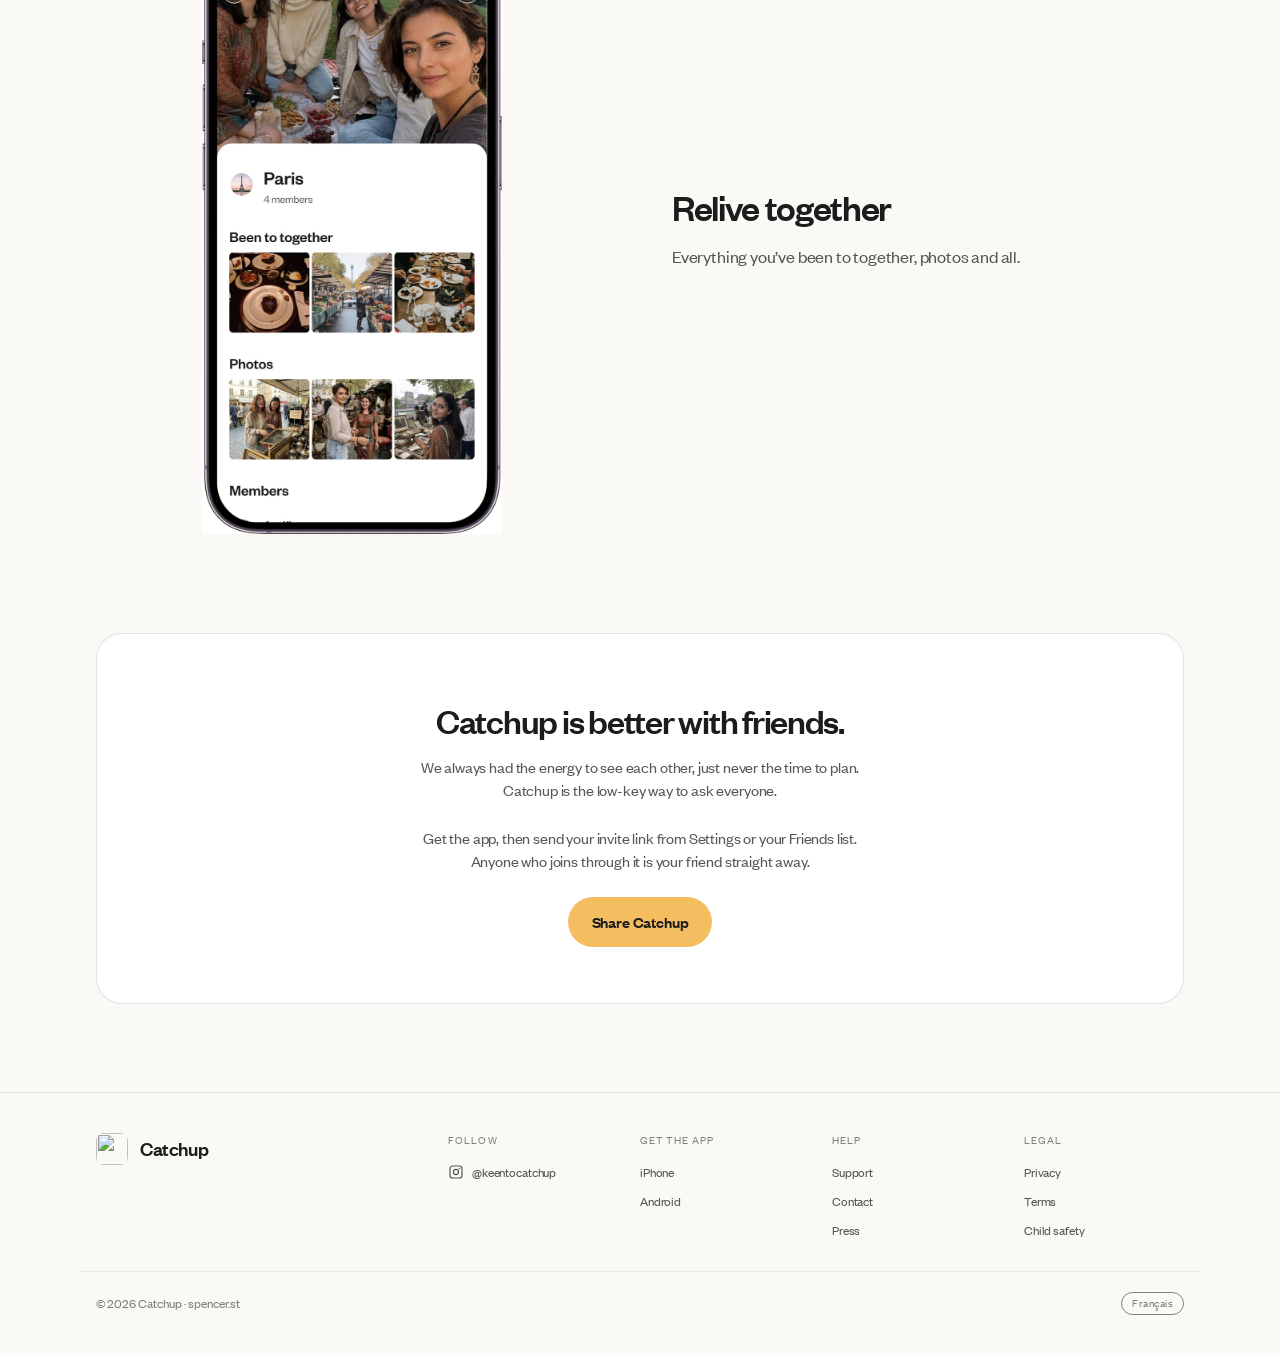
==== commit 147aa563: "Add child safety standards page Google Play's child safety declaration needs a public URL for our CS" ====
--- a/index.html
+++ b/index.html
@@ -166,6 +166,7 @@
       <div class="eyebrow">Legal</div>
       <a href="/privacy/">Privacy</a>
       <a href="/terms/">Terms</a>
+      <a href="/child-safety/">Child safety</a>
     </nav>
   </div>
   <div class="wrap foot-bar">
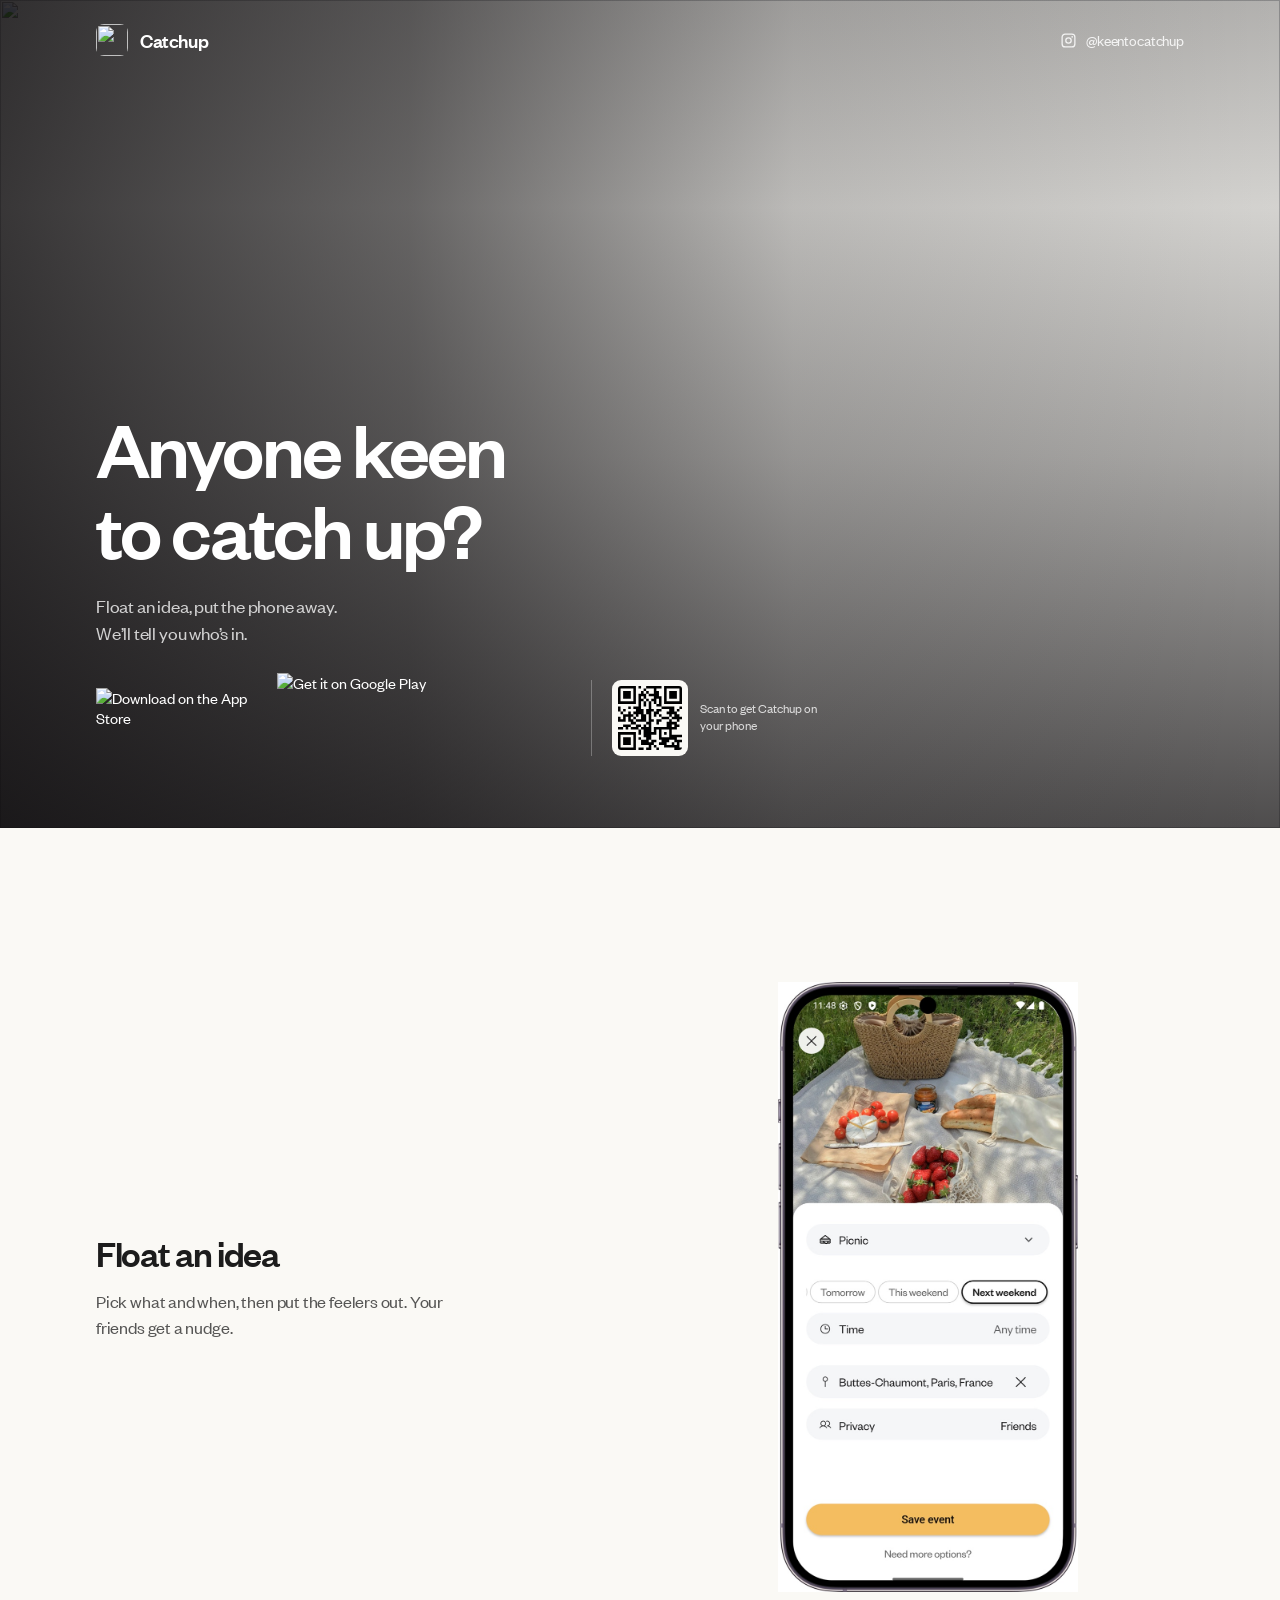
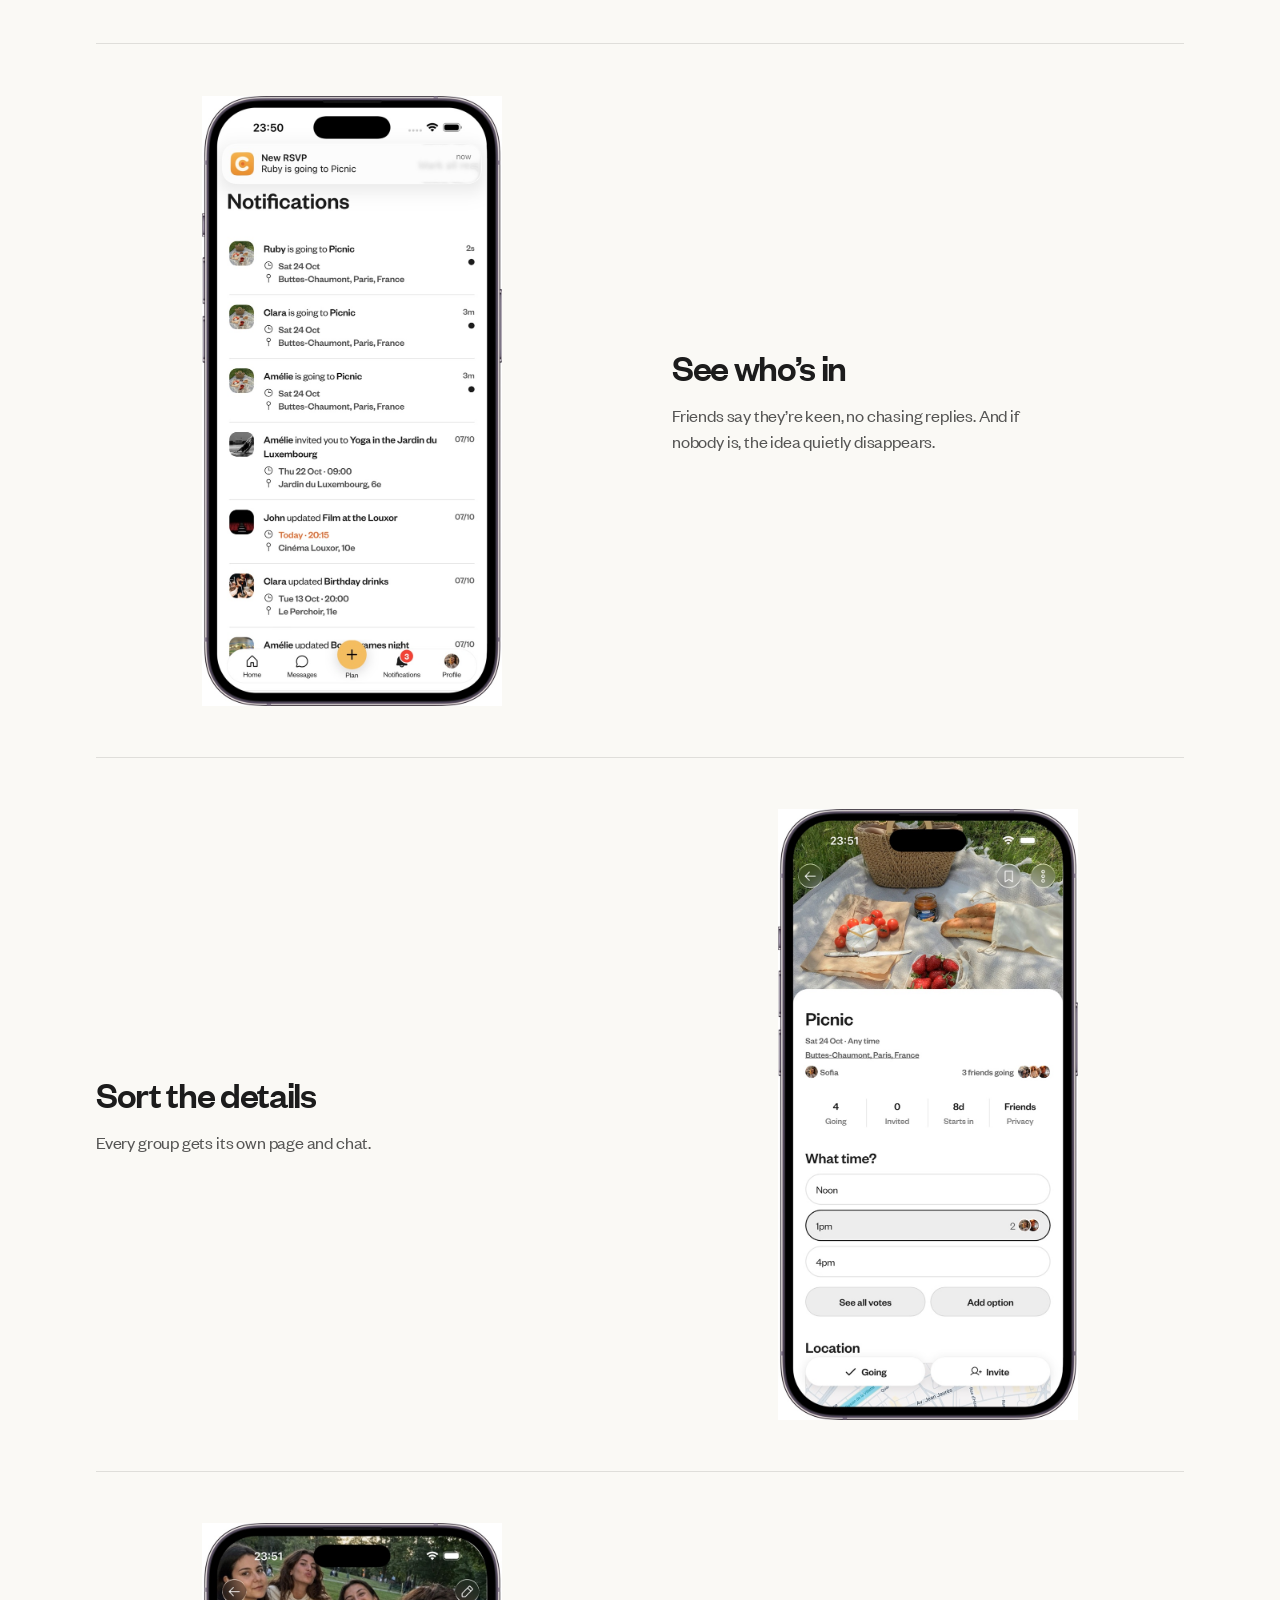
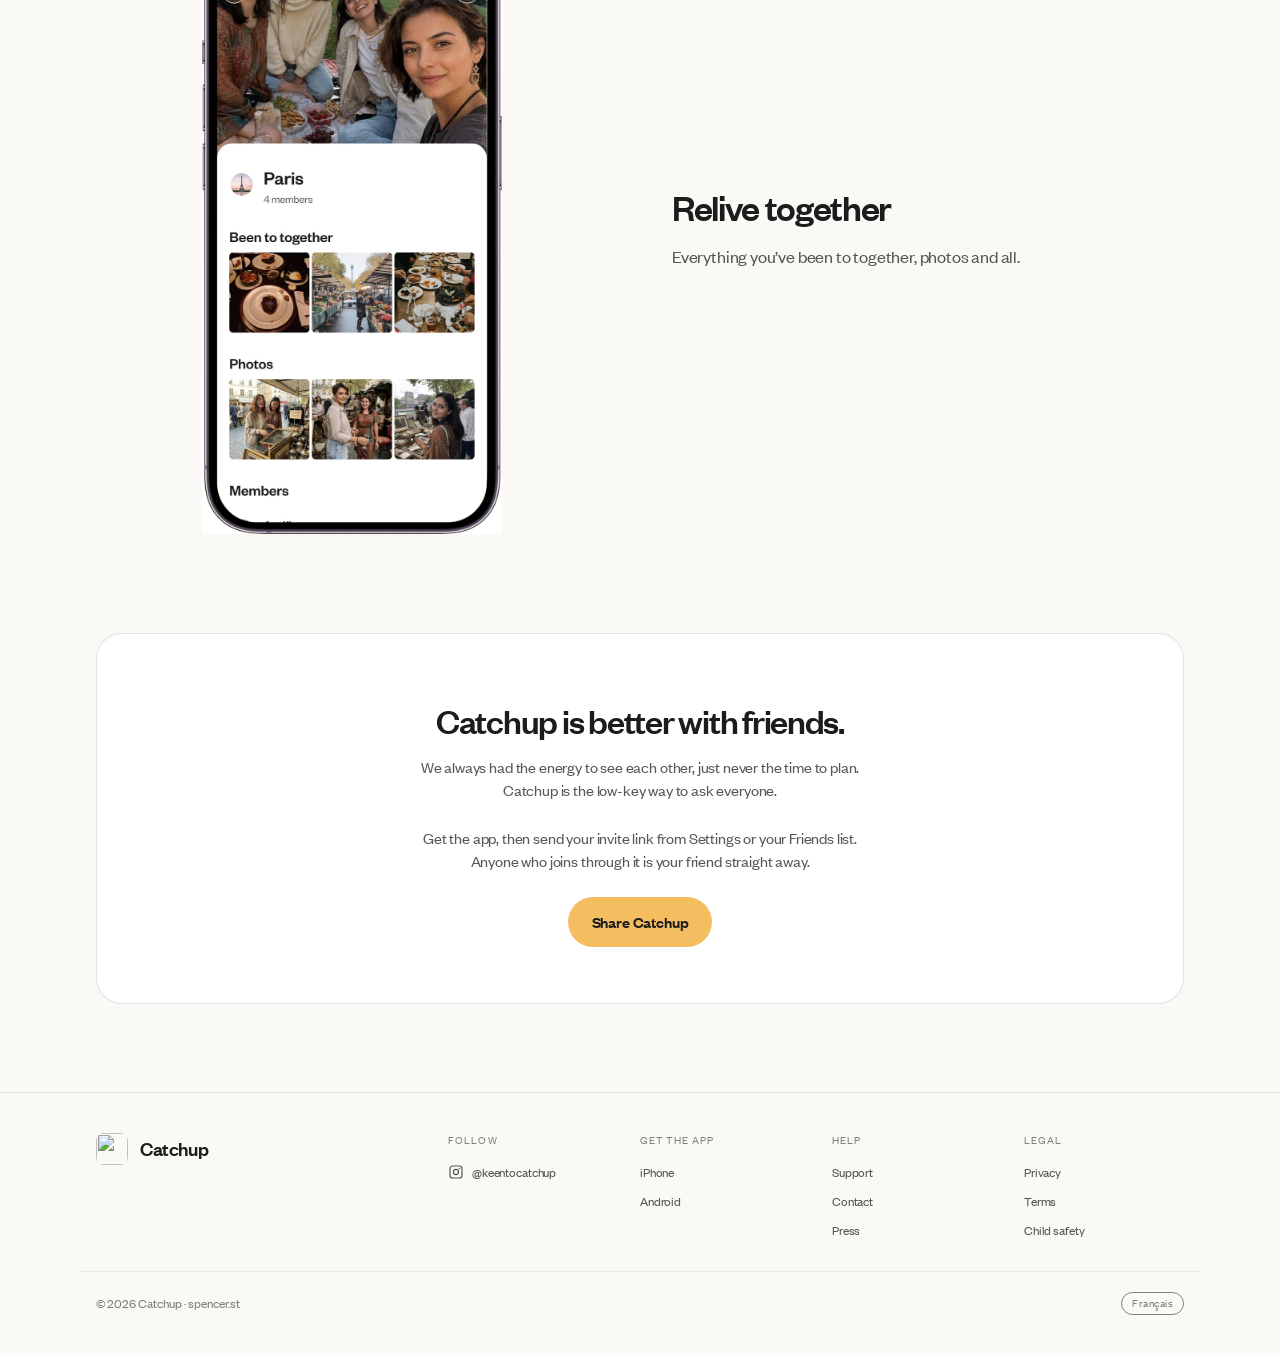
==== commit d59f1aa9: "Drop 01-drinks hero slide, add the craft workshop photo 01-drinks.jpg is gone for good; 02-games.jpg" ====
--- a/index.html
+++ b/index.html
@@ -25,7 +25,7 @@
 
 <link rel="icon" href="assets/app-icon.png" />
 <link rel="apple-touch-icon" href="assets/app-icon.png" />
-<link rel="preload" as="image" href="assets/hero/01-drinks.jpg" fetchpriority="high" />
+<link rel="preload" as="image" href="assets/hero/02-games.jpg" fetchpriority="high" />
 <link rel="stylesheet" href="styles/colors_and_type.css" />
 <link rel="stylesheet" href="styles/site.css" />
 <link rel="stylesheet" href="https://unpkg.com/@phosphor-icons/web@2.1.1/src/bold/style.css" />
@@ -41,12 +41,12 @@
     <div class="hero-media" aria-hidden="true">
       <!-- First image only is eager; the rest load after paint and crossfade.
            Add 02-drinks.jpg, 03-hike.jpg, 04-museum.jpg here and they join in. -->
-      <img src="assets/hero/01-drinks.jpg" alt="" fetchpriority="high" />
-      <img src="assets/hero/02-games.jpg" alt="" />
+      <img src="assets/hero/02-games.jpg" alt="" fetchpriority="high" />
       <img src="assets/hero/03-tuileries.jpg" alt="" />
       <img src="assets/hero/04-party.jpg" alt="" />
       <img src="assets/hero/05-friends.jpg" alt="" />
       <img src="assets/hero/06-hike.jpg" alt="" />
+      <img src="assets/hero/07-craft.jpg" alt="" />
     </div>
     <header class="top">
       <div class="wrap top-inner">
